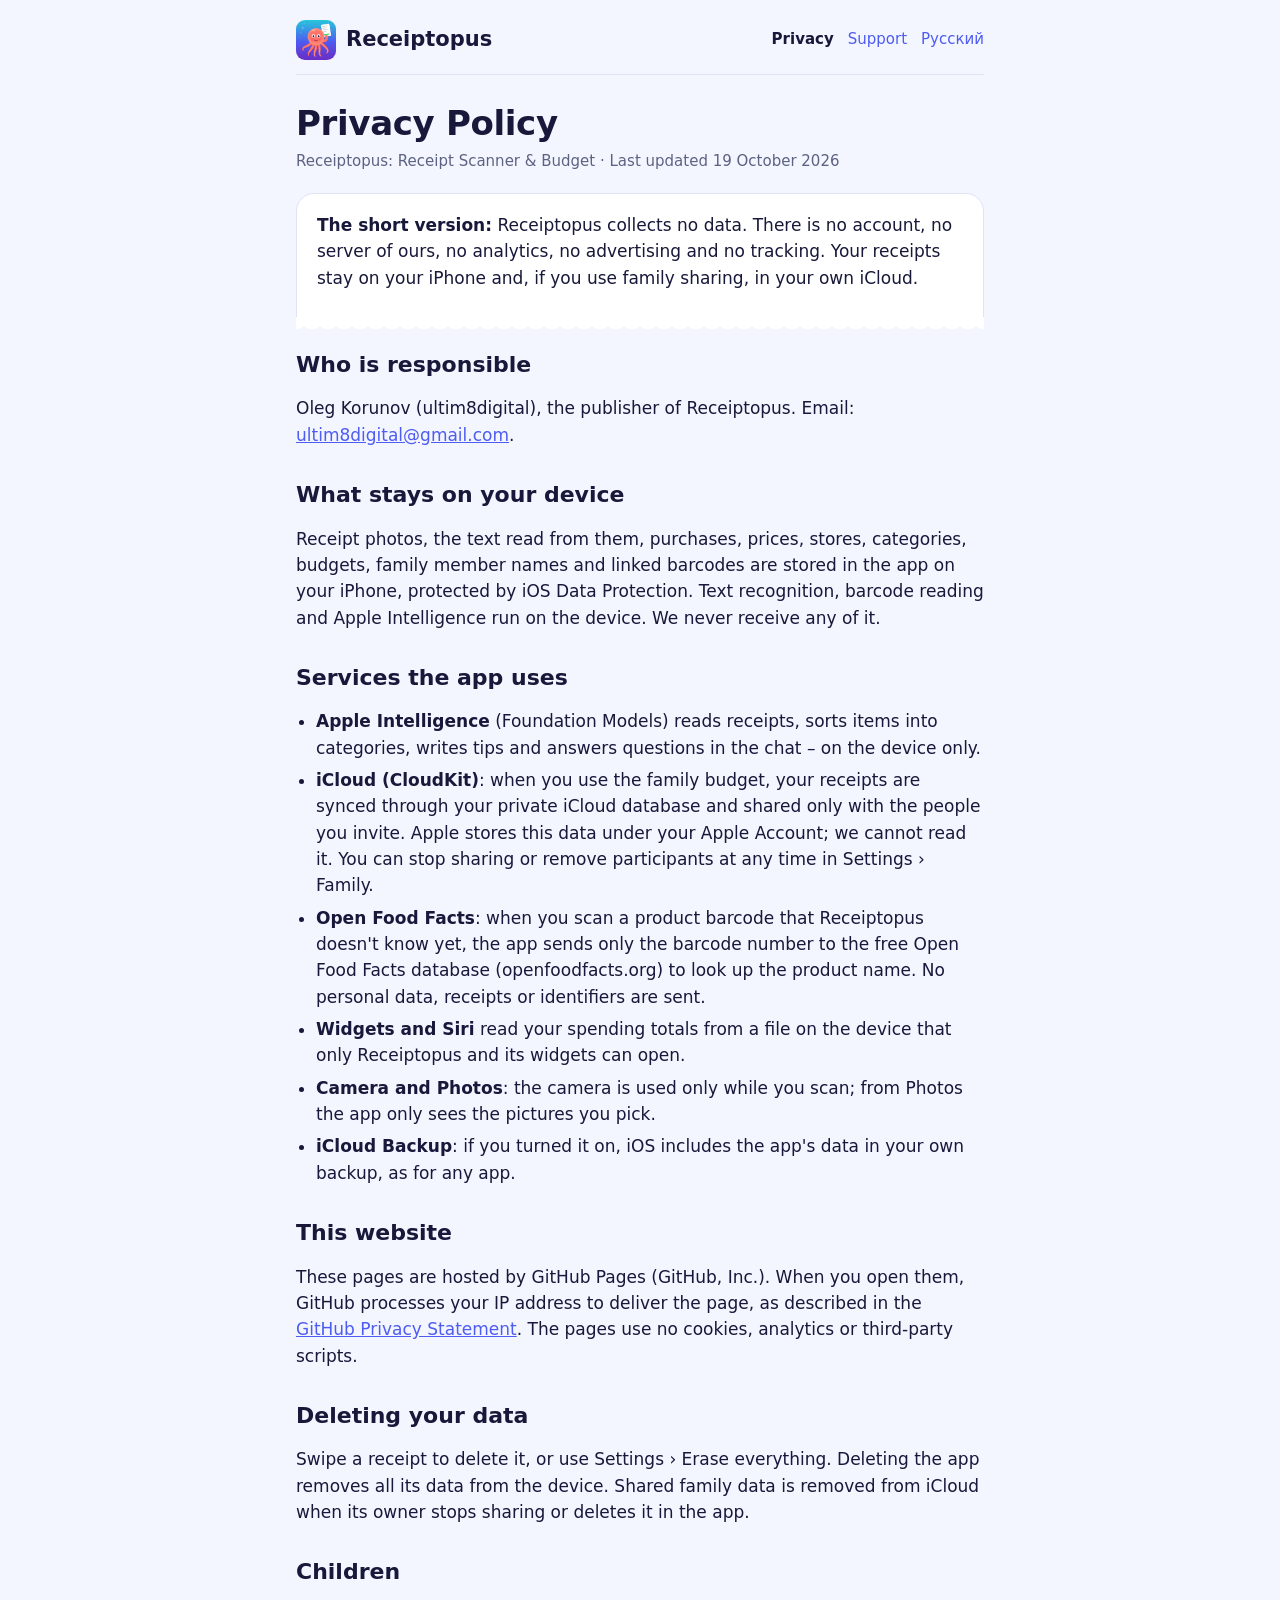
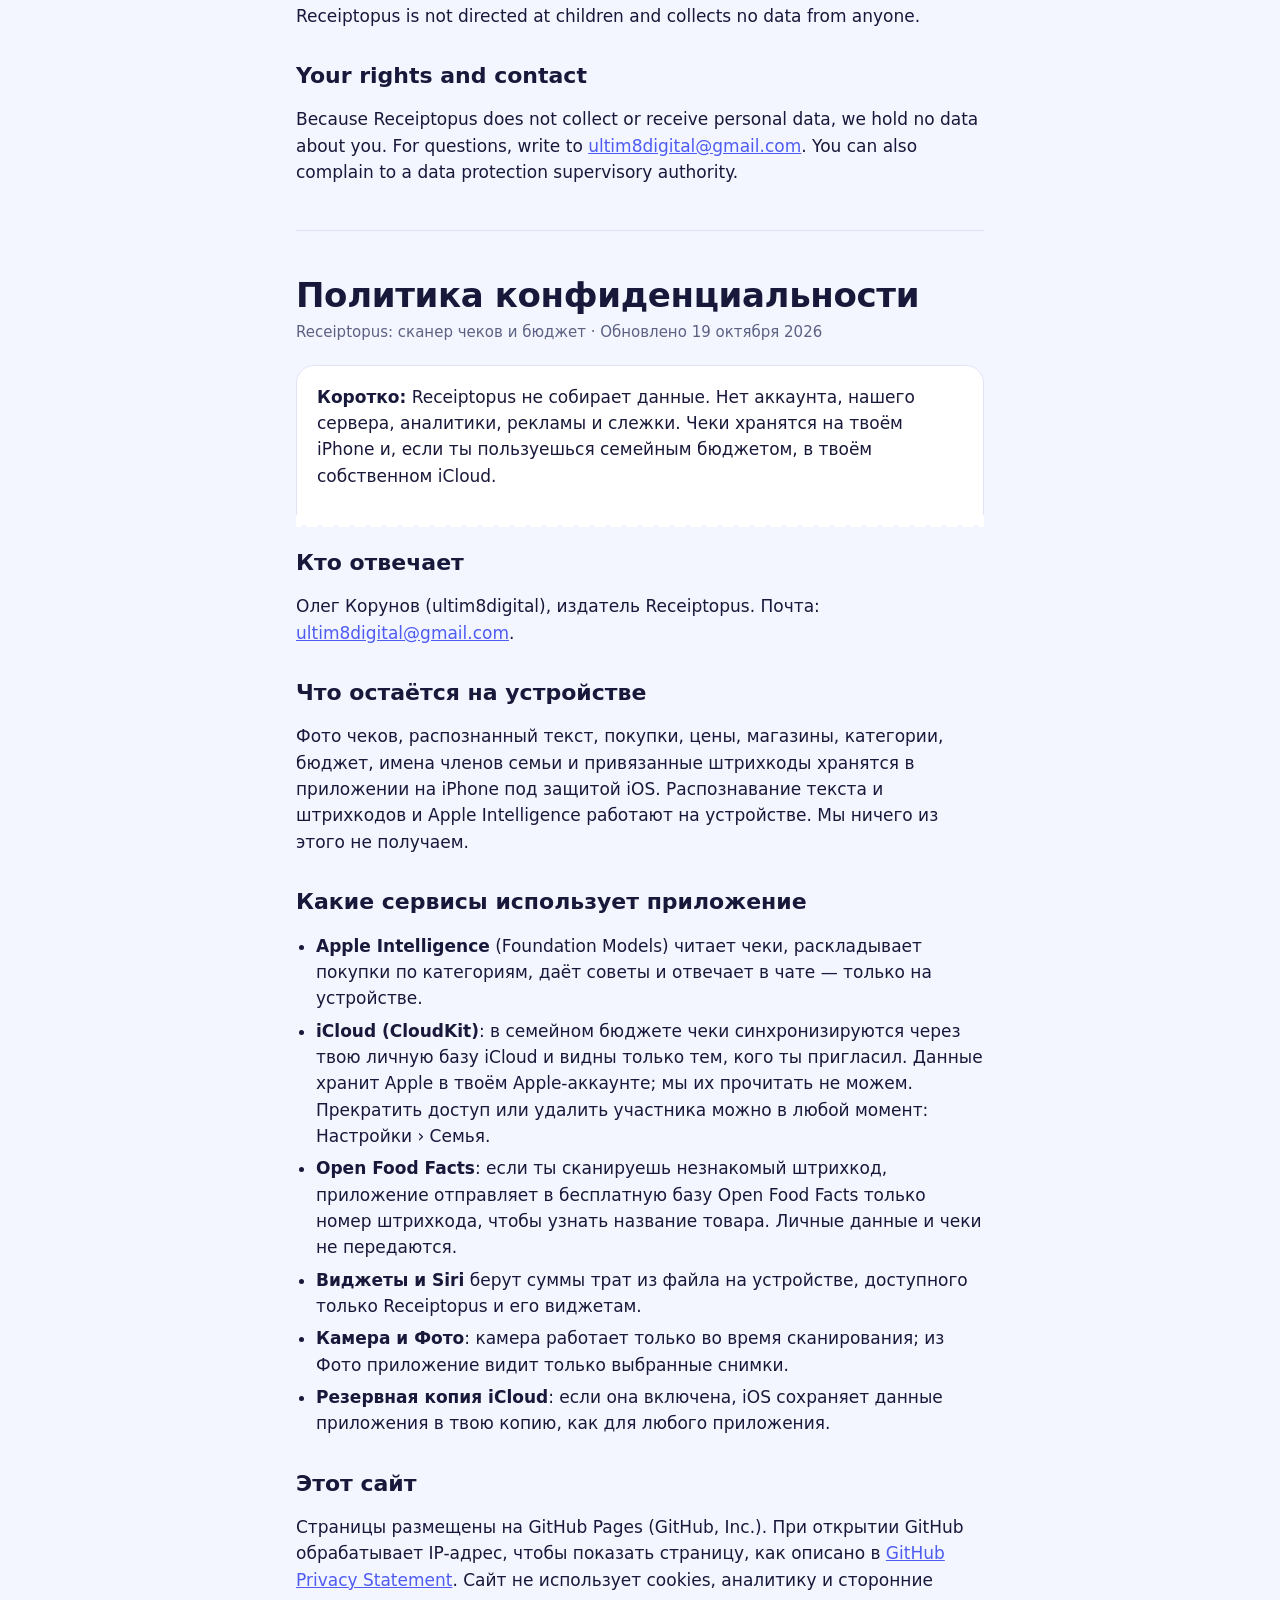
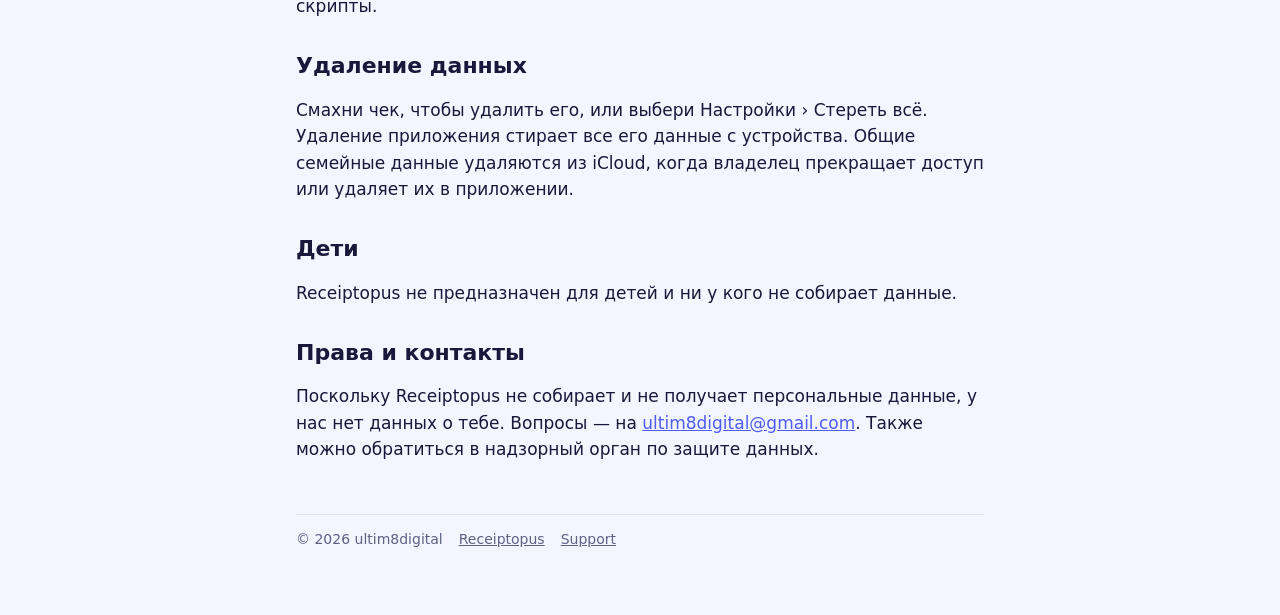
==== privacy.html @ 1e5dcfc4 "Receiptopus site: landing, privacy policy and support (en/ru) Co-Authored-By: Claude Opus 5.5 <norep" ====
<!doctype html>
<!-- Receiptopus privacy policy. Served at https://ultim8digital.github.io/receiptopus/privacy.html; this URL goes into
     App Store Connect as the Privacy Policy URL and is linked from the app's Settings. -->
<html lang="en">
<head>
<meta charset="utf-8">
<meta name="viewport" content="width=device-width, initial-scale=1">
<title>Receiptopus – Privacy Policy / Политика конфиденциальности</title>
<meta name="description" content="Receiptopus collects no data. Receipts stay on your device and in your own iCloud.">
<link rel="icon" type="image/png" href="icon.png">
<link rel="apple-touch-icon" href="apple-touch-icon.png">
<link rel="stylesheet" href="style.css">
</head>
<body>
<div class="page">
<header class="site-header">
  <a class="brand" href="./"><img src="icon.png" alt="" width="40" height="40">Receiptopus</a>
  <nav aria-label="Pages">
    <a href="privacy.html" aria-current="page">Privacy</a>
    <a href="support.html">Support</a>
    <a href="#ru">Русский</a>
  </nav>
</header>

<main>
<h1>Privacy Policy</h1>
<p class="meta">Receiptopus: Receipt Scanner &amp; Budget · Last updated 19 October 2026</p>

<div class="receipt">
  <p><b>The short version:</b> Receiptopus collects no data. There is no account, no server of ours, no analytics, no
  advertising and no tracking. Your receipts stay on your iPhone and, if you use family sharing, in your own iCloud.</p>
</div>

<h2>Who is responsible</h2>
<p>Oleg Korunov (ultim8digital), the publisher of Receiptopus. Email:
<a href="mailto:ultim8digital@gmail.com">ultim8digital@gmail.com</a>.</p>

<h2>What stays on your device</h2>
<p>Receipt photos, the text read from them, purchases, prices, stores, categories, budgets, family member names and
linked barcodes are stored in the app on your iPhone, protected by iOS Data Protection. Text recognition, barcode
reading and Apple Intelligence run on the device. We never receive any of it.</p>

<h2>Services the app uses</h2>
<ul class="plain">
  <li><b>Apple Intelligence</b> (Foundation Models) reads receipts, sorts items into categories, writes tips and answers
  questions in the chat – on the device only.</li>
  <li><b>iCloud (CloudKit)</b>: when you use the family budget, your receipts are synced through your private iCloud
  database and shared only with the people you invite. Apple stores this data under your Apple Account; we cannot read it.
  You can stop sharing or remove participants at any time in Settings › Family.</li>
  <li><b>Open Food Facts</b>: when you scan a product barcode that Receiptopus doesn't know yet, the app sends only the
  barcode number to the free Open Food Facts database (openfoodfacts.org) to look up the product name. No personal
  data, receipts or identifiers are sent.</li>
  <li><b>Widgets and Siri</b> read your spending totals from a file on the device that only Receiptopus and its widgets can
  open.</li>
  <li><b>Camera and Photos</b>: the camera is used only while you scan; from Photos the app only sees the pictures you pick.</li>
  <li><b>iCloud Backup</b>: if you turned it on, iOS includes the app's data in your own backup, as for any app.</li>
</ul>

<h2>This website</h2>
<p>These pages are hosted by GitHub Pages (GitHub, Inc.). When you open them, GitHub processes your IP address to deliver
the page, as described in the
<a href="https://docs.github.com/en/site-policy/privacy-policies/github-general-privacy-statement">GitHub Privacy
Statement</a>. The pages use no cookies, analytics or third-party scripts.</p>

<h2>Deleting your data</h2>
<p>Swipe a receipt to delete it, or use Settings › Erase everything. Deleting the app removes all its data from the device.
Shared family data is removed from iCloud when its owner stops sharing or deletes it in the app.</p>

<h2>Children</h2>
<p>Receiptopus is not directed at children and collects no data from anyone.</p>

<h2>Your rights and contact</h2>
<p>Because Receiptopus does not collect or receive personal data, we hold no data about you. For questions, write to
<a href="mailto:ultim8digital@gmail.com">ultim8digital@gmail.com</a>. You can also complain to a data protection
supervisory authority.</p>

<hr>

<section id="ru" lang="ru">
<h1>Политика конфиденциальности</h1>
<p class="meta">Receiptopus: сканер чеков и бюджет · Обновлено 19 октября 2026</p>
<div class="receipt">
  <p><b>Коротко:</b> Receiptopus не собирает данные. Нет аккаунта, нашего сервера, аналитики, рекламы и слежки. Чеки хранятся
  на твоём iPhone и, если ты пользуешься семейным бюджетом, в твоём собственном iCloud.</p>
</div>
<h2>Кто отвечает</h2>
<p>Олег Корунов (ultim8digital), издатель Receiptopus. Почта:
<a href="mailto:ultim8digital@gmail.com">ultim8digital@gmail.com</a>.</p>
<h2>Что остаётся на устройстве</h2>
<p>Фото чеков, распознанный текст, покупки, цены, магазины, категории, бюджет, имена членов семьи и привязанные штрихкоды
хранятся в приложении на iPhone под защитой iOS. Распознавание текста и штрихкодов и Apple Intelligence работают на
устройстве. Мы ничего из этого не получаем.</p>
<h2>Какие сервисы использует приложение</h2>
<ul class="plain">
  <li><b>Apple Intelligence</b> (Foundation Models) читает чеки, раскладывает покупки по категориям, даёт советы и отвечает
  в чате — только на устройстве.</li>
  <li><b>iCloud (CloudKit)</b>: в семейном бюджете чеки синхронизируются через твою личную базу iCloud и видны только тем,
  кого ты пригласил. Данные хранит Apple в твоём Apple-аккаунте; мы их прочитать не можем. Прекратить доступ или удалить
  участника можно в любой момент: Настройки › Семья.</li>
  <li><b>Open Food Facts</b>: если ты сканируешь незнакомый штрихкод, приложение отправляет в бесплатную базу Open Food Facts
  только номер штрихкода, чтобы узнать название товара. Личные данные и чеки не передаются.</li>
  <li><b>Виджеты и Siri</b> берут суммы трат из файла на устройстве, доступного только Receiptopus и его виджетам.</li>
  <li><b>Камера и Фото</b>: камера работает только во время сканирования; из Фото приложение видит только выбранные снимки.</li>
  <li><b>Резервная копия iCloud</b>: если она включена, iOS сохраняет данные приложения в твою копию, как для любого приложения.</li>
</ul>
<h2>Этот сайт</h2>
<p>Страницы размещены на GitHub Pages (GitHub, Inc.). При открытии GitHub обрабатывает IP-адрес, чтобы показать страницу,
как описано в <a href="https://docs.github.com/en/site-policy/privacy-policies/github-general-privacy-statement">GitHub
Privacy Statement</a>. Сайт не использует cookies, аналитику и сторонние скрипты.</p>
<h2>Удаление данных</h2>
<p>Смахни чек, чтобы удалить его, или выбери Настройки › Стереть всё. Удаление приложения стирает все его данные с
устройства. Общие семейные данные удаляются из iCloud, когда владелец прекращает доступ или удаляет их в приложении.</p>
<h2>Дети</h2>
<p>Receiptopus не предназначен для детей и ни у кого не собирает данные.</p>
<h2>Права и контакты</h2>
<p>Поскольку Receiptopus не собирает и не получает персональные данные, у нас нет данных о тебе. Вопросы — на
<a href="mailto:ultim8digital@gmail.com">ultim8digital@gmail.com</a>. Также можно обратиться в надзорный орган по защите
данных.</p>
</section>
</main>

<footer class="site-footer">
  <span>© 2026 ultim8digital</span>
  <a href="./">Receiptopus</a>
  <a href="support.html">Support</a>
</footer>
</div>
</body>
</html>
---- style.css ----
/* Receiptopus public pages: the app's ocean look (deep-sea gradient, coral octopus, receipt-paper cards). */
:root {
  --sea-1: #29c7dc;
  --sea-2: #4e5cf2;
  --sea-3: #6c2ec8;
  --bg: #f3f6ff;
  --card: #ffffff;
  --ink: #18183a;
  --ink-2: #5d6283;
  --rule: #dfe3f3;
  --coral: #ff746a;
  --coral-ink: #c43c4a;
  --link: #4e5cf2;
  color-scheme: light dark;
}
@media (prefers-color-scheme: dark) {
  :root {
    --bg: #0e1024;
    --card: #181b36;
    --ink: #eef0ff;
    --ink-2: #a7abcc;
    --rule: #2a2e52;
    --coral: #ff8a7f;
    --coral-ink: #ff9d93;
    --link: #9aa6ff;
  }
}
* { box-sizing: border-box; }
html { -webkit-text-size-adjust: 100%; }
body {
  margin: 0; background: var(--bg); color: var(--ink);
  font: 17px/1.55 -apple-system, BlinkMacSystemFont, "Segoe UI", system-ui, sans-serif;
}
.page { max-width: 720px; margin: 0 auto; padding: 20px 16px 64px; }
a { color: var(--link); }
h1, h2, h3, .brand { font-family: ui-rounded, "SF Pro Rounded", -apple-system, system-ui, sans-serif; line-height: 1.2; }
h1 { font-size: 34px; margin: 28px 0 6px; letter-spacing: -0.01em; }
h2 { font-size: 22px; margin: 34px 0 8px; }
h3 { font-size: 18px; margin: 22px 0 4px; }
.meta { color: var(--ink-2); font-size: 15px; margin-top: 0; }
.small { color: var(--ink-2); font-size: 15px; }

.site-header { display: flex; flex-wrap: wrap; align-items: center; gap: 10px 16px; padding-bottom: 14px; border-bottom: 1px solid var(--rule); }
.site-header .brand { display: flex; align-items: center; gap: 10px; color: var(--ink); text-decoration: none; font-size: 21px; font-weight: 800; }
.site-header .brand img { width: 40px; height: 40px; border-radius: 9px; }
.site-header nav { display: flex; flex-wrap: wrap; gap: 4px 14px; margin-left: auto; font-size: 15px; }
.site-header nav a { text-decoration: none; }
.site-header nav a[aria-current="page"] { color: var(--ink); font-weight: 600; }

/* Hero: the ocean */
.ocean {
  position: relative; overflow: hidden; color: #fff; border-radius: 26px; padding: 26px 22px; margin: 20px 0;
  background: linear-gradient(160deg, var(--sea-1), var(--sea-2) 55%, var(--sea-3));
  display: flex; flex-wrap: wrap; align-items: center; gap: 16px 22px;
}
.ocean::after { content: ""; position: absolute; width: 60px; height: 60px; border-radius: 50%; right: 28px; top: 18px;
  background: rgba(255,255,255,.16); box-shadow: -44px 40px 0 -18px rgba(255,255,255,.14), -10px 92px 0 -22px rgba(255,255,255,.12); }
.ocean img { width: 112px; height: 112px; border-radius: 25px; box-shadow: 0 10px 30px rgba(0,0,0,.25); flex: none; }
.ocean p { flex: 1 1 260px; margin: 0; font-size: 18px; }
.ocean a { color: #fff; }

/* Receipt-paper card with a zig-zag bottom edge */
.receipt {
  background: var(--card); border: 1px solid var(--rule); border-radius: 18px 18px 0 0; padding: 18px 20px 26px; margin: 20px 0 30px;
  position: relative;
}
.receipt::after {
  content: ""; position: absolute; left: -1px; right: -1px; bottom: -12px; height: 12px;
  background: linear-gradient(-45deg, transparent 8px, var(--card) 0) 0 0 / 16px 12px repeat-x,
              linear-gradient(45deg, transparent 8px, var(--card) 0) 0 0 / 16px 12px repeat-x;
}
.receipt > :first-child { margin-top: 0; }
.receipt > :last-child { margin-bottom: 0; }

.features { list-style: none; padding: 0; margin: 16px 0; display: grid; gap: 10px; }
.features li { background: var(--card); border: 1px solid var(--rule); border-radius: 16px; padding: 12px 14px 12px 52px; position: relative; }
.features li .e { position: absolute; left: 14px; top: 11px; font-size: 24px; }
.features b { font-family: ui-rounded, -apple-system, system-ui, sans-serif; }

ul.plain { padding-left: 20px; }
ul.plain li { margin: 6px 0; }
hr { border: 0; border-top: 1px solid var(--rule); margin: 44px 0; }
.pill { display: inline-block; background: var(--coral); color: #fff; border-radius: 99px; padding: 2px 10px; font-size: 13px; font-weight: 700; }

.site-footer { margin-top: 52px; padding-top: 14px; border-top: 1px solid var(--rule); color: var(--ink-2); font-size: 14px; display: flex; flex-wrap: wrap; gap: 6px 16px; }
.site-footer a { color: var(--ink-2); }
@media (max-width: 480px) { h1 { font-size: 29px; } .ocean img { width: 84px; height: 84px; border-radius: 19px; } }
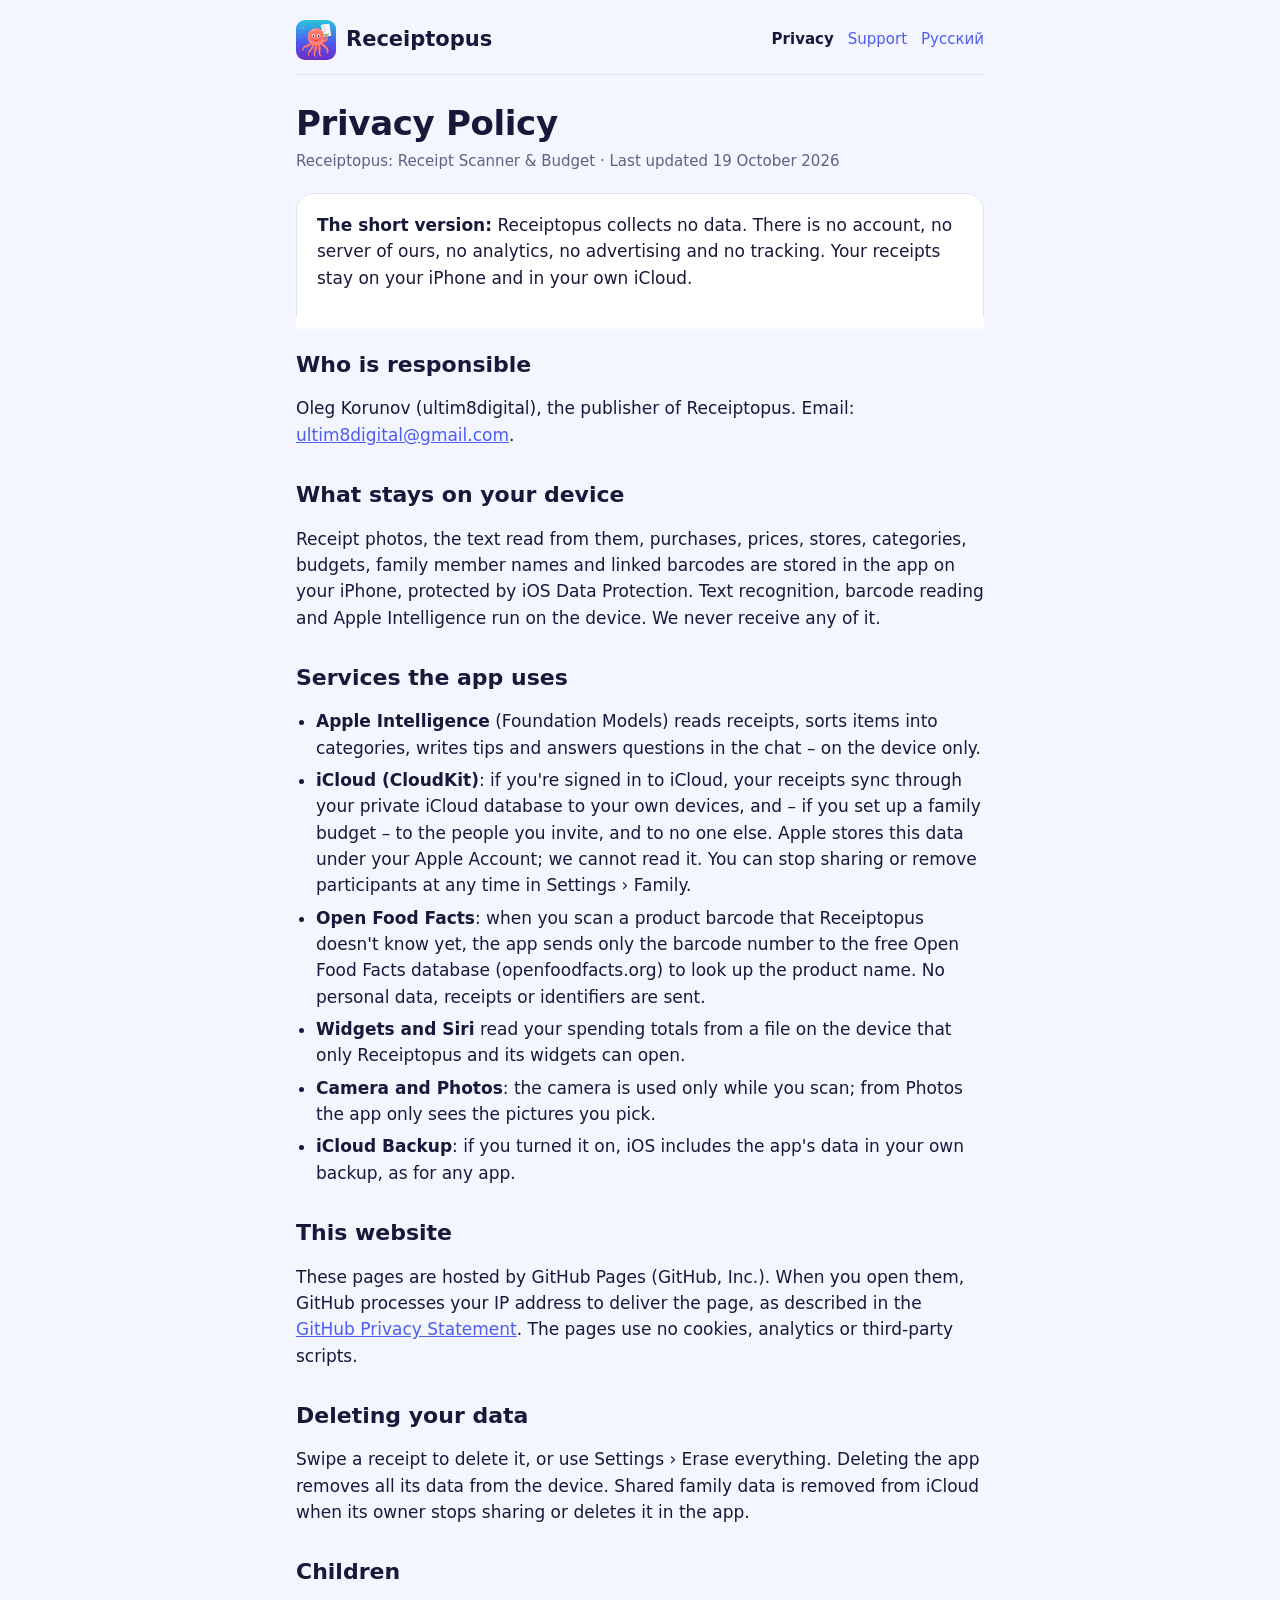
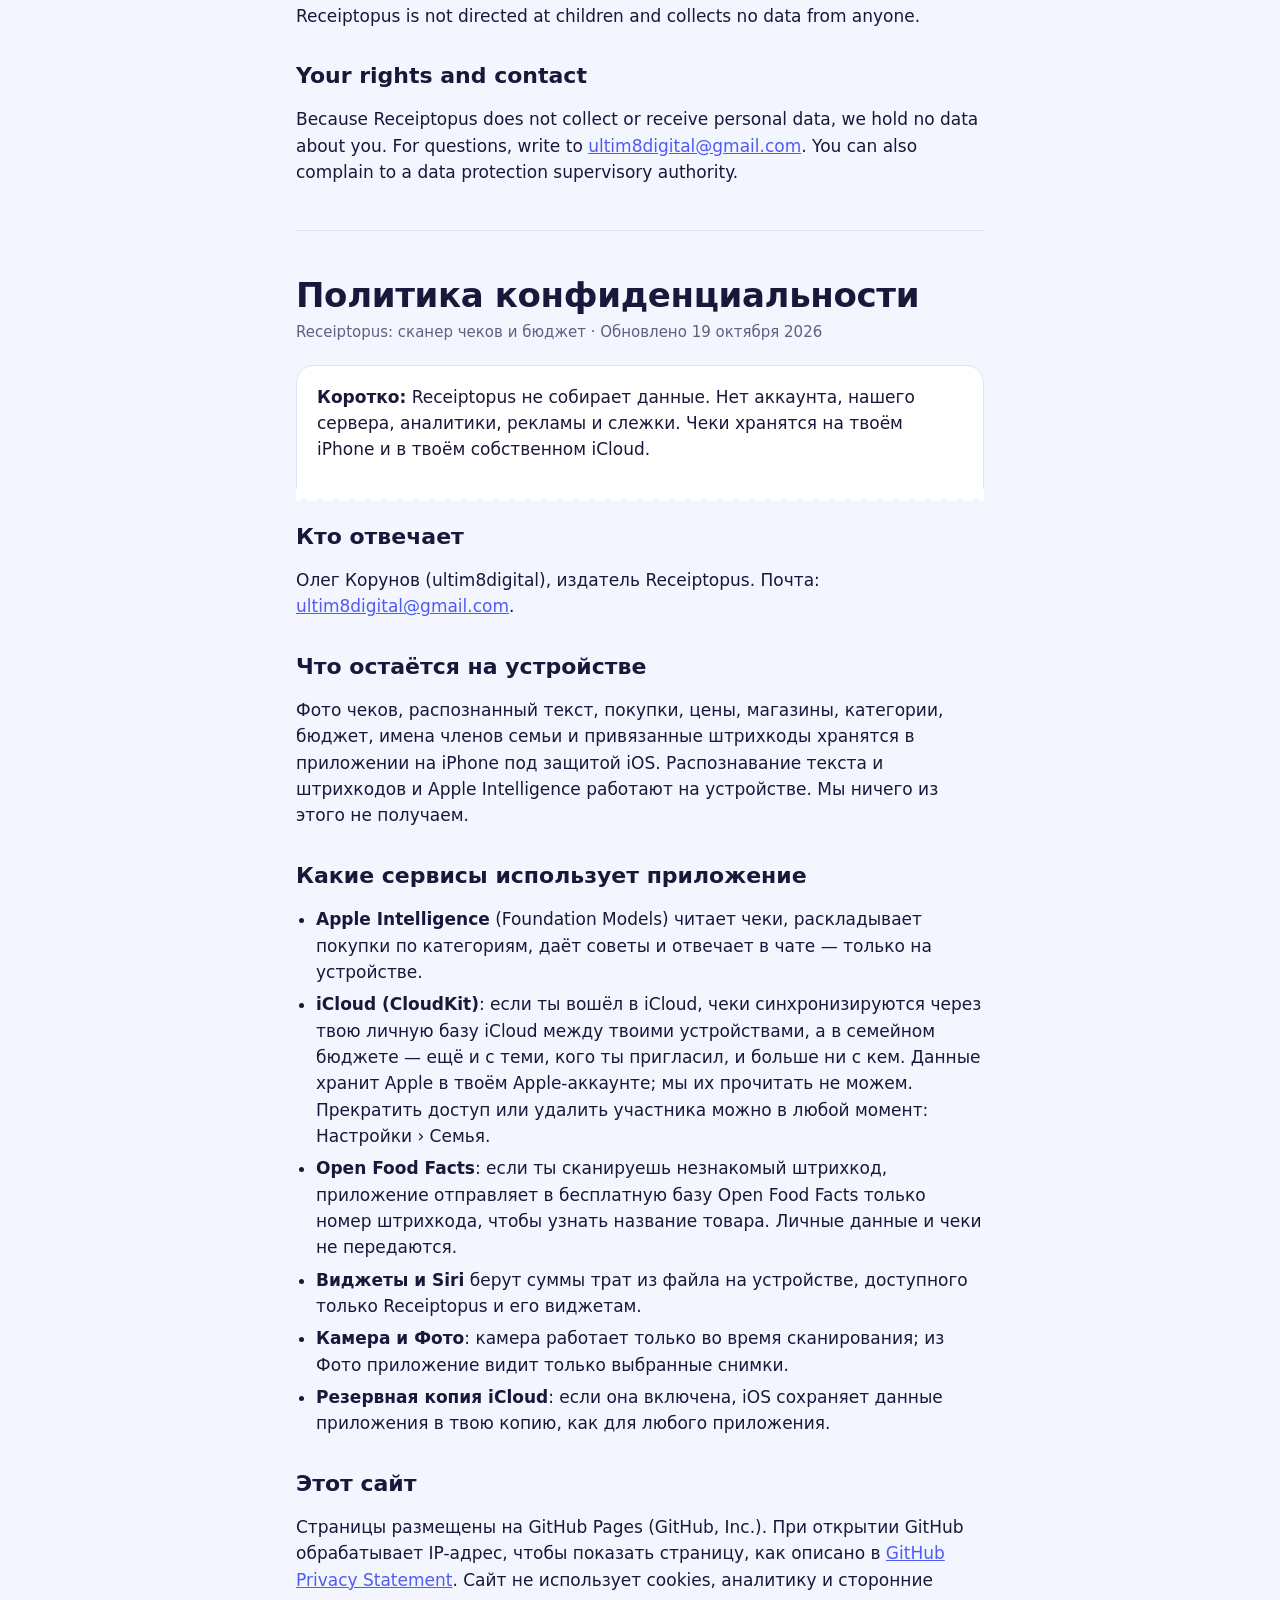
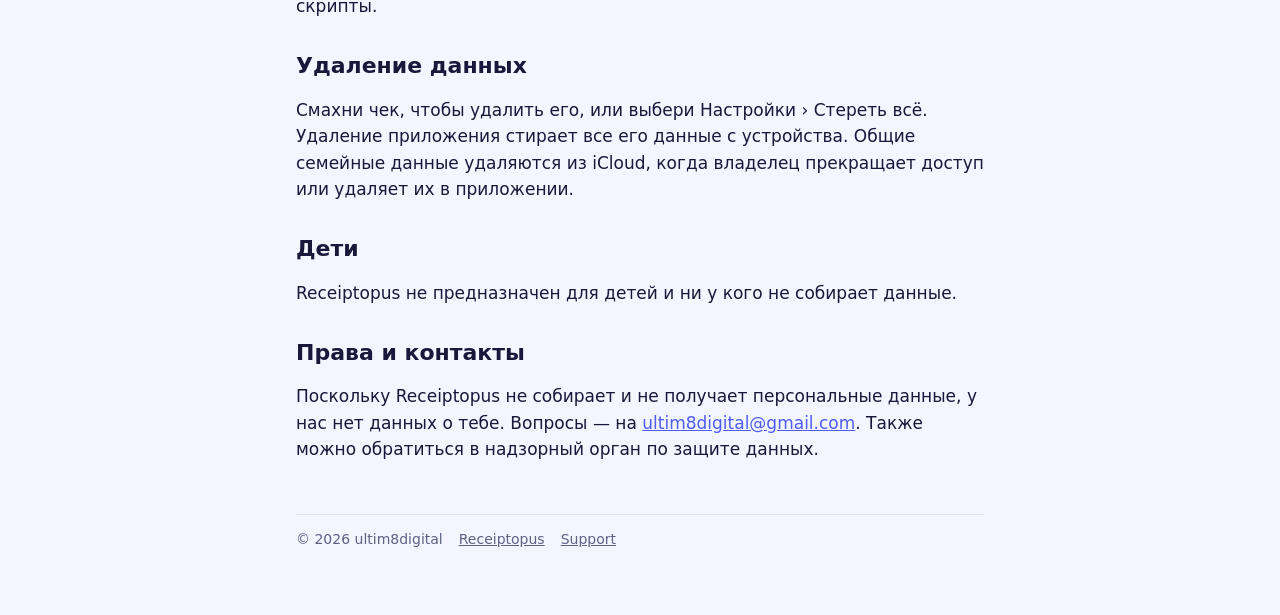
==== commit 58b6a297: "Privacy: iCloud sync covers your own devices too Co-Authored-By: Claude Opus 5.5 <noreply@anthropic." ====
--- a/privacy.html
+++ b/privacy.html
@@ -28,7 +28,7 @@
 
 <div class="receipt">
   <p><b>The short version:</b> Receiptopus collects no data. There is no account, no server of ours, no analytics, no
-  advertising and no tracking. Your receipts stay on your iPhone and, if you use family sharing, in your own iCloud.</p>
+  advertising and no tracking. Your receipts stay on your iPhone and in your own iCloud.</p>
 </div>
 
 <h2>Who is responsible</h2>
@@ -44,9 +44,10 @@
 <ul class="plain">
   <li><b>Apple Intelligence</b> (Foundation Models) reads receipts, sorts items into categories, writes tips and answers
   questions in the chat – on the device only.</li>
-  <li><b>iCloud (CloudKit)</b>: when you use the family budget, your receipts are synced through your private iCloud
-  database and shared only with the people you invite. Apple stores this data under your Apple Account; we cannot read it.
-  You can stop sharing or remove participants at any time in Settings › Family.</li>
+  <li><b>iCloud (CloudKit)</b>: if you're signed in to iCloud, your receipts sync through your private iCloud database to
+  your own devices, and – if you set up a family budget – to the people you invite, and to no one else. Apple stores this
+  data under your Apple Account; we cannot read it. You can stop sharing or remove participants at any time in
+  Settings › Family.</li>
   <li><b>Open Food Facts</b>: when you scan a product barcode that Receiptopus doesn't know yet, the app sends only the
   barcode number to the free Open Food Facts database (openfoodfacts.org) to look up the product name. No personal
   data, receipts or identifiers are sent.</li>
@@ -81,7 +82,7 @@
 <p class="meta">Receiptopus: сканер чеков и бюджет · Обновлено 19 октября 2026</p>
 <div class="receipt">
   <p><b>Коротко:</b> Receiptopus не собирает данные. Нет аккаунта, нашего сервера, аналитики, рекламы и слежки. Чеки хранятся
-  на твоём iPhone и, если ты пользуешься семейным бюджетом, в твоём собственном iCloud.</p>
+  на твоём iPhone и в твоём собственном iCloud.</p>
 </div>
 <h2>Кто отвечает</h2>
 <p>Олег Корунов (ultim8digital), издатель Receiptopus. Почта:
@@ -94,9 +95,9 @@
 <ul class="plain">
   <li><b>Apple Intelligence</b> (Foundation Models) читает чеки, раскладывает покупки по категориям, даёт советы и отвечает
   в чате — только на устройстве.</li>
-  <li><b>iCloud (CloudKit)</b>: в семейном бюджете чеки синхронизируются через твою личную базу iCloud и видны только тем,
-  кого ты пригласил. Данные хранит Apple в твоём Apple-аккаунте; мы их прочитать не можем. Прекратить доступ или удалить
-  участника можно в любой момент: Настройки › Семья.</li>
+  <li><b>iCloud (CloudKit)</b>: если ты вошёл в iCloud, чеки синхронизируются через твою личную базу iCloud между твоими
+  устройствами, а в семейном бюджете — ещё и с теми, кого ты пригласил, и больше ни с кем. Данные хранит Apple в твоём
+  Apple-аккаунте; мы их прочитать не можем. Прекратить доступ или удалить участника можно в любой момент: Настройки › Семья.</li>
   <li><b>Open Food Facts</b>: если ты сканируешь незнакомый штрихкод, приложение отправляет в бесплатную базу Open Food Facts
   только номер штрихкода, чтобы узнать название товара. Личные данные и чеки не передаются.</li>
   <li><b>Виджеты и Siri</b> берут суммы трат из файла на устройстве, доступного только Receiptopus и его виджетам.</li>
